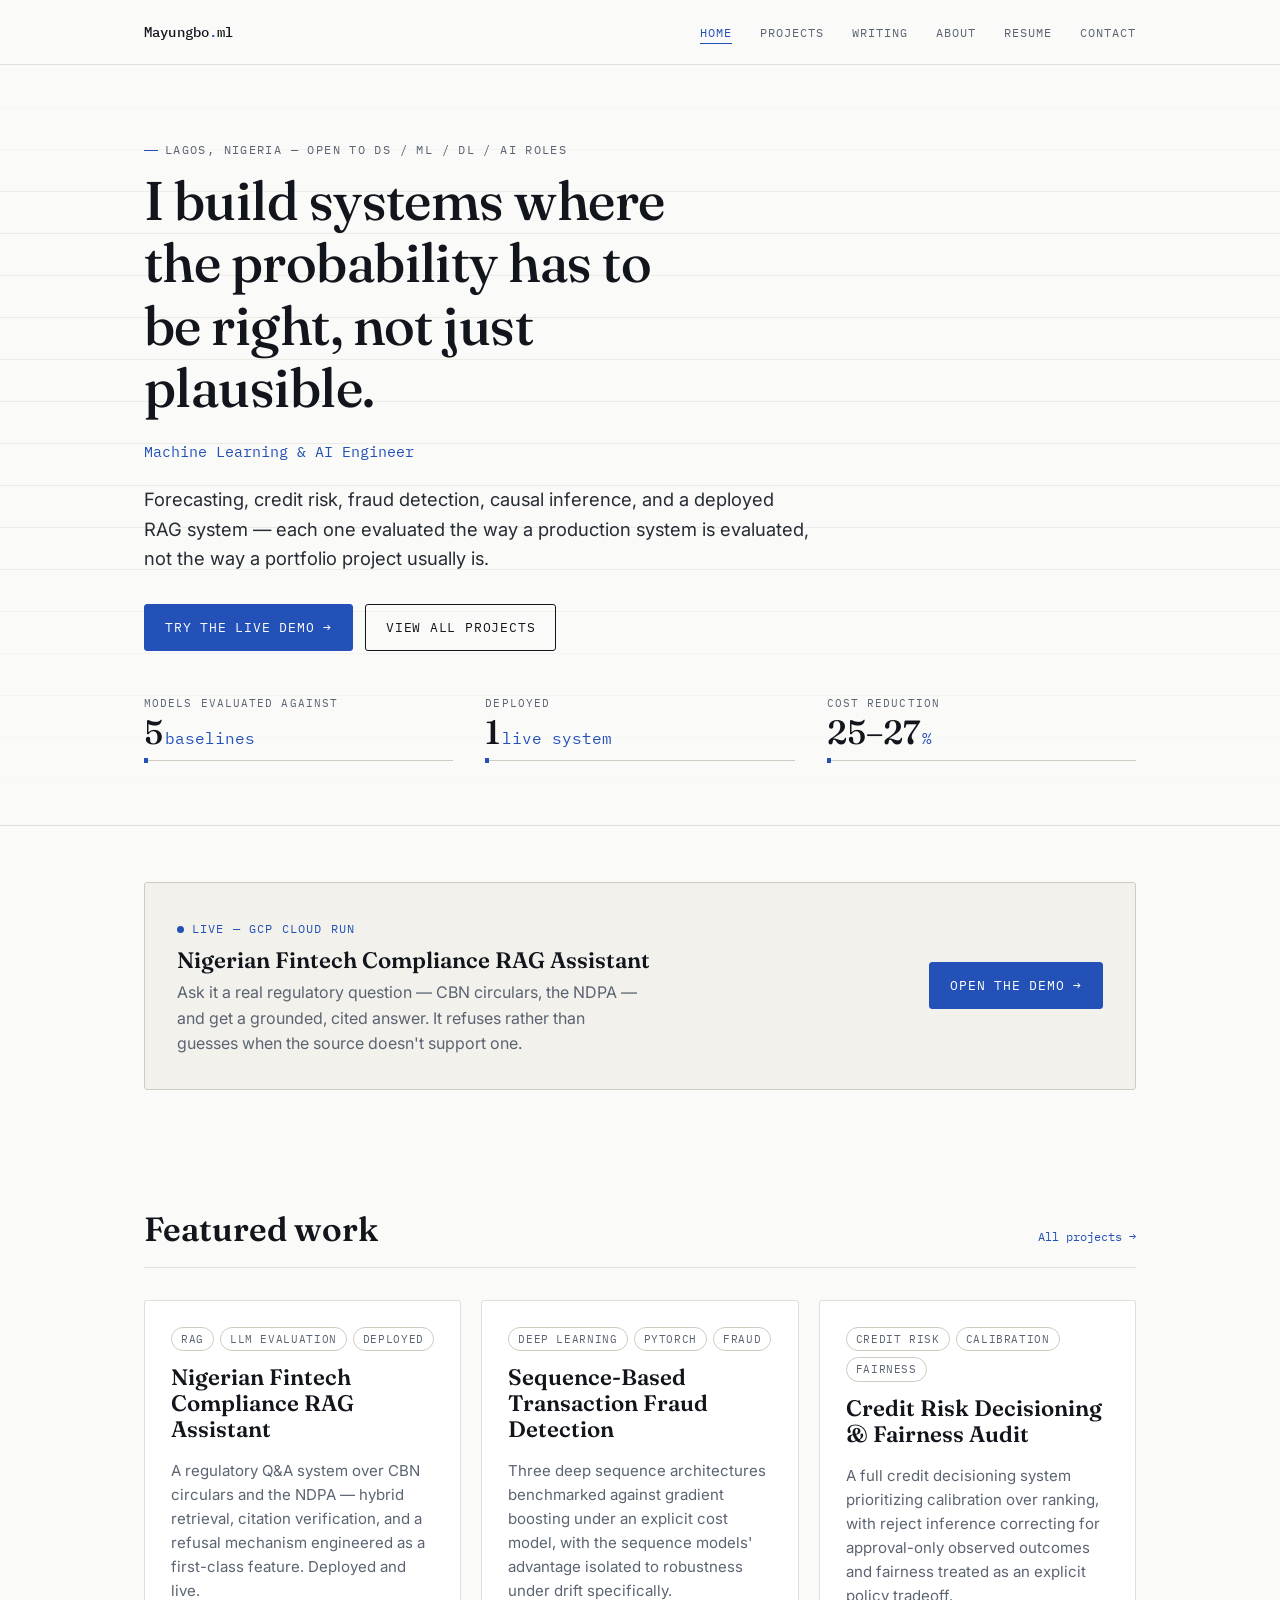
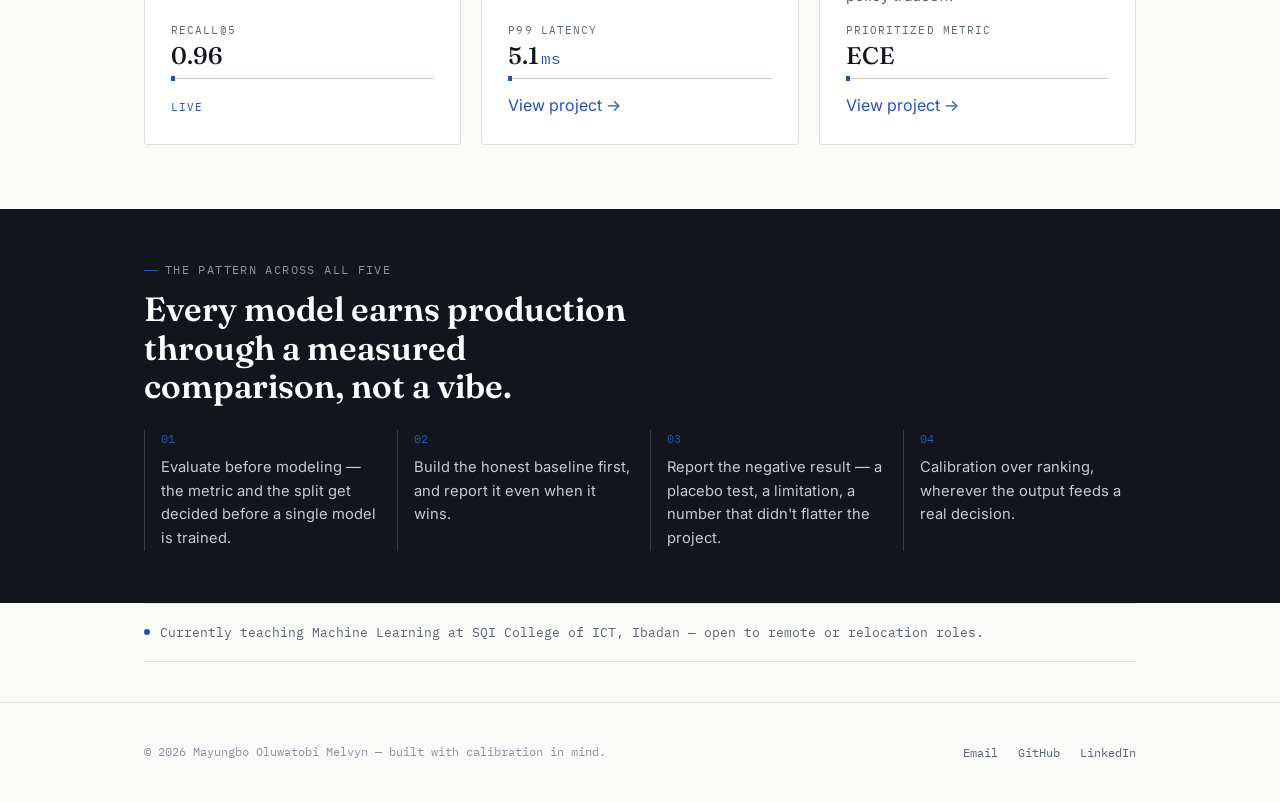
==== index.html @ 6a6fce2d "Initial portfolio commit" ====
<!DOCTYPE html>
<html lang="en">
<head>
<meta charset="UTF-8">
  <meta name="viewport" content="width=device-width, initial-scale=1.0">
  <title>Mayungbo Oluwatobi Melvyn &mdash; Machine Learning &amp; AI Engineer</title>
  <meta name="description" content="Machine Learning and AI Engineer specializing in calibrated, rigorously evaluated systems: forecasting, credit risk, fraud detection, causal inference, and a deployed RAG assistant.">
  <link rel="preconnect" href="https://fonts.googleapis.com"><link rel="preconnect" href="https://fonts.gstatic.com" crossorigin><link href="https://fonts.googleapis.com/css2?family=Fraunces:opsz,wght@9..144,400;9..144,500;9..144,600&family=Inter:wght@400;500;600&family=IBM+Plex+Mono:wght@400;500&display=swap" rel="stylesheet">
  <link rel="stylesheet" href="css/style.css">
</head>
<body>
  <nav class="site-nav">
    <div class="wrap">
      <a class="brand" href="index.html">Mayungbo<span class="dot">.</span>ml</a>
      <button class="nav-toggle" aria-label="Toggle navigation" aria-expanded="false">
        <span></span>
      </button>
      <ul class="nav-links">
        <li><a href="index.html" aria-current="page">Home</a></li>
        <li><a href="projects.html">Projects</a></li>
        <li><a href="writing.html">Writing</a></li>
        <li><a href="about.html">About</a></li>
        <li><a href="resume.html">Resume</a></li>
        <li><a href="contact.html">Contact</a></li>
      </ul>
    </div>
  </nav>

  <main>
    <section class="hero">
      <div class="hero-grid" aria-hidden="true"></div>
      <div class="wrap hero-inner">
        <div class="eyebrow">Lagos, Nigeria &mdash; Open to DS / ML / DL / AI roles</div>
        <h1>I build systems where the probability has to be right, not just plausible.</h1>
        <div class="role">Machine Learning &amp; AI Engineer</div>
        <p class="lede">Forecasting, credit risk, fraud detection, causal inference, and a deployed
        RAG system &mdash; each one evaluated the way a production system is evaluated, not the way
        a portfolio project usually is.</p>
        <div class="btn-row">
          <a class="btn btn-primary" href="https://nigerian-fintech-regulation-assistant-474115007874.europe-west1.run.app" target="_blank" rel="noopener">Try the live demo &rarr;</a>
          <a class="btn" href="projects.html">View all projects</a>
        </div>
        <div class="reading-row">
          <div class="reading">
              <span class="r-label">MODELS EVALUATED AGAINST</span>
              <span class="r-value">5<span class="unit">baselines</span></span>
              <span class="r-axis"></span>
            </div>
          <div class="reading">
              <span class="r-label">DEPLOYED</span>
              <span class="r-value">1<span class="unit">live system</span></span>
              <span class="r-axis"></span>
            </div>
          <div class="reading">
              <span class="r-label">COST REDUCTION</span>
              <span class="r-value">25&ndash;27<span class="unit">%</span></span>
              <span class="r-axis"></span>
            </div>
        </div>
      </div>
    </section>

    <div class="wrap">
      <div class="demo-callout">
        <div>
          <div class="status"><span class="pulse"></span>Live &mdash; GCP Cloud Run</div>
          <h3>Nigerian Fintech Compliance RAG Assistant</h3>
          <p>Ask it a real regulatory question &mdash; CBN circulars, the NDPA &mdash; and get a
          grounded, cited answer. It refuses rather than guesses when the source doesn't support one.</p>
        </div>
        <a class="btn btn-primary" href="https://nigerian-fintech-regulation-assistant-474115007874.europe-west1.run.app" target="_blank" rel="noopener">Open the demo &rarr;</a>
      </div>
    </div>

    <section>
      <div class="wrap">
        <div class="section-head">
          <h2>Featured work</h2>
          <a href="projects.html">All projects &rarr;</a>
        </div>
        <div class="project-grid">
        <a class="card" href="projects/rag.html" style="text-decoration:none;">
          <div class="tags">
            <span class="tag">RAG</span><span class="tag">LLM Evaluation</span><span class="tag">Deployed</span>
          </div>
          <h3>Nigerian Fintech Compliance RAG Assistant</h3>
          <p class="card-desc">A regulatory Q&A system over CBN circulars and the NDPA — hybrid retrieval, citation verification, and a refusal mechanism engineered as a first-class feature. Deployed and live.</p>
          <div class="reading sm">
              <span class="r-label">RECALL@5</span>
              <span class="r-value">0.96</span>
              <span class="r-axis"></span>
            </div>
          <span class="card-link"><span class="card-status">LIVE</span></span>
        </a>
        <a class="card" href="projects/fraud.html" style="text-decoration:none;">
          <div class="tags">
            <span class="tag">Deep Learning</span><span class="tag">PyTorch</span><span class="tag">Fraud</span>
          </div>
          <h3>Sequence-Based Transaction Fraud Detection</h3>
          <p class="card-desc">Three deep sequence architectures benchmarked against gradient boosting under an explicit cost model, with the sequence models' advantage isolated to robustness under drift specifically.</p>
          <div class="reading sm">
              <span class="r-label">P99 LATENCY</span>
              <span class="r-value">5.1<span class="unit">ms</span></span>
              <span class="r-axis"></span>
            </div>
          <span class="card-link">View project &rarr;</span>
        </a>
        <a class="card" href="projects/credit-risk.html" style="text-decoration:none;">
          <div class="tags">
            <span class="tag">Credit Risk</span><span class="tag">Calibration</span><span class="tag">Fairness</span>
          </div>
          <h3>Credit Risk Decisioning & Fairness Audit</h3>
          <p class="card-desc">A full credit decisioning system prioritizing calibration over ranking, with reject inference correcting for approval-only observed outcomes and fairness treated as an explicit policy tradeoff.</p>
          <div class="reading sm">
              <span class="r-label">PRIORITIZED METRIC</span>
              <span class="r-value">ECE</span>
              <span class="r-axis"></span>
            </div>
          <span class="card-link">View project &rarr;</span>
        </a>
        </div>
      </div>
    </section>

    <div class="pattern-strip">
      <div class="wrap">
        <div class="eyebrow">The pattern across all five</div>
        <h2 style="color:#fff; max-width: 24ch;">Every model earns production through a measured comparison, not a vibe.</h2>
        <div class="pattern-grid">
          <div class="pattern-item"><span class="num">01</span><p>Evaluate before modeling &mdash; the metric and the split get decided before a single model is trained.</p></div>
          <div class="pattern-item"><span class="num">02</span><p>Build the honest baseline first, and report it even when it wins.</p></div>
          <div class="pattern-item"><span class="num">03</span><p>Report the negative result &mdash; a placebo test, a limitation, a number that didn't flatter the project.</p></div>
          <div class="pattern-item"><span class="num">04</span><p>Calibration over ranking, wherever the output feeds a real decision.</p></div>
        </div>
      </div>
    </div>

    <div class="wrap">
      <div class="currently"><span class="pulse"></span>Currently teaching Machine Learning at SQI College of ICT, Ibadan &mdash; open to remote or relocation roles.</div>
    </div>
  </main>

  <footer>
    <div class="wrap">
      <span class="copy">&copy; 2026 Mayungbo Oluwatobi Melvyn &mdash; built with calibration in mind.</span>
      <div class="foot-links">
        <a href="mailto:mlvyn.t@gmail.com">Email</a>
        <a href="https://github.com/MelvTheGoat" target="_blank" rel="noopener">GitHub</a>
        <a href="https://linkedin.com/in/oluwatobi-mayungbo-3a567026b" target="_blank" rel="noopener">LinkedIn</a>
      </div>
    </div>
  </footer>
  <script src="js/main.js"></script>

</body>
</html>
---- css/style.css ----
/* ============================================================
   Design tokens
   ============================================================ */
:root {
  --paper: #FAFAF8;
  --paper-dim: #F2F1EC;
  --ink: #12161C;
  --ink-soft: #262C34;
  --slate: #5B6472;
  --slate-light: #8A93A0;
  --calibration: #2451B8;
  --calibration-dim: #E8EDFA;
  --residual: #B8722C;
  --residual-dim: #F6ECDF;
  --hairline: #E1DFD9;
  --hairline-strong: #CFCBC0;

  --font-display: "Fraunces", Georgia, serif;
  --font-body: "Inter", -apple-system, BlinkMacSystemFont, "Segoe UI", sans-serif;
  --font-mono: "IBM Plex Mono", ui-monospace, "SFMono-Regular", Menlo, monospace;

  --max-w: 1040px;
  --radius: 3px;
}

* { box-sizing: border-box; }

html {
  scroll-behavior: smooth;
}

@media (prefers-reduced-motion: reduce) {
  html { scroll-behavior: auto; }
  * { animation-duration: 0.001ms !important; animation-iteration-count: 1 !important; transition-duration: 0.001ms !important; }
}

body {
  margin: 0;
  background: var(--paper);
  color: var(--ink);
  font-family: var(--font-body);
  font-size: 16px;
  line-height: 1.6;
  -webkit-font-smoothing: antialiased;
}

img { max-width: 100%; display: block; }

a {
  color: var(--calibration);
  text-decoration: none;
}
a:hover { text-decoration: underline; }

:focus-visible {
  outline: 2px solid var(--calibration);
  outline-offset: 3px;
}

h1, h2, h3, h4 {
  font-family: var(--font-display);
  font-weight: 600;
  line-height: 1.15;
  margin: 0 0 0.5em 0;
  color: var(--ink);
}
h1 { font-size: clamp(2.1rem, 5vw, 3.4rem); font-weight: 500; letter-spacing: -0.01em; }
h2 { font-size: clamp(1.5rem, 3.4vw, 2.1rem); }
h3 { font-size: clamp(1.15rem, 2.4vw, 1.4rem); }

p { margin: 0 0 1.1em 0; }
p.lede { font-size: 1.15rem; color: var(--ink-soft); }

.mono {
  font-family: var(--font-mono);
  letter-spacing: 0.02em;
}
.eyebrow {
  font-family: var(--font-mono);
  font-size: 0.72rem;
  text-transform: uppercase;
  letter-spacing: 0.12em;
  color: var(--slate);
  margin: 0 0 0.9em 0;
  display: flex;
  align-items: center;
  gap: 0.6em;
}
.eyebrow::before {
  content: "";
  width: 14px;
  height: 1px;
  background: var(--calibration);
  display: inline-block;
}

.wrap {
  max-width: var(--max-w);
  margin: 0 auto;
  padding: 0 24px;
}

/* ============================================================
   Nav
   ============================================================ */
.site-nav {
  border-bottom: 1px solid var(--hairline);
  background: rgba(250, 250, 248, 0.92);
  backdrop-filter: blur(6px);
  position: sticky;
  top: 0;
  z-index: 50;
}
.site-nav .wrap {
  display: flex;
  align-items: center;
  justify-content: space-between;
  height: 64px;
}
.brand {
  font-family: var(--font-mono);
  font-size: 0.86rem;
  color: var(--ink);
  font-weight: 500;
  letter-spacing: 0.01em;
}
.brand:hover { text-decoration: none; color: var(--calibration); }
.brand .dot { color: var(--calibration); }

.nav-links {
  display: flex;
  gap: 28px;
  list-style: none;
  margin: 0;
  padding: 0;
}
.nav-links a {
  font-family: var(--font-mono);
  font-size: 0.78rem;
  text-transform: uppercase;
  letter-spacing: 0.08em;
  color: var(--slate);
}
.nav-links a:hover, .nav-links a[aria-current="page"] {
  color: var(--calibration);
  text-decoration: none;
}
.nav-links a[aria-current="page"] {
  border-bottom: 1px solid var(--calibration);
  padding-bottom: 3px;
}

.nav-toggle {
  display: none;
  background: none;
  border: 1px solid var(--hairline-strong);
  border-radius: var(--radius);
  width: 38px;
  height: 34px;
  align-items: center;
  justify-content: center;
  cursor: pointer;
}
.nav-toggle span, .nav-toggle span::before, .nav-toggle span::after {
  content: "";
  display: block;
  width: 16px;
  height: 1.5px;
  background: var(--ink);
  position: relative;
}
.nav-toggle span::before { position: absolute; top: -5px; }
.nav-toggle span::after { position: absolute; top: 5px; }

@media (max-width: 720px) {
  .nav-toggle { display: flex; }
  .nav-links {
    position: fixed;
    top: 64px; left: 0; right: 0;
    flex-direction: column;
    background: var(--paper);
    border-bottom: 1px solid var(--hairline);
    padding: 18px 24px 26px;
    gap: 18px;
    transform: translateY(-8px);
    opacity: 0;
    pointer-events: none;
    transition: opacity 0.18s ease, transform 0.18s ease;
  }
  .nav-links.open {
    transform: translateY(0);
    opacity: 1;
    pointer-events: auto;
  }
}

/* ============================================================
   Buttons
   ============================================================ */
.btn {
  display: inline-flex;
  align-items: center;
  gap: 8px;
  font-family: var(--font-mono);
  font-size: 0.82rem;
  text-transform: uppercase;
  letter-spacing: 0.06em;
  padding: 12px 20px;
  border-radius: var(--radius);
  border: 1px solid var(--ink);
  color: var(--ink);
  background: transparent;
  cursor: pointer;
  transition: background 0.15s ease, color 0.15s ease, border-color 0.15s ease;
}
.btn:hover { background: var(--ink); color: var(--paper); text-decoration: none; }

.btn-primary {
  border-color: var(--calibration);
  background: var(--calibration);
  color: #fff;
}
.btn-primary:hover { background: #1c3f96; border-color: #1c3f96; color: #fff; }

.btn-row { display: flex; flex-wrap: wrap; gap: 12px; }

/* ============================================================
   Hero
   ============================================================ */
.hero {
  padding: 76px 0 64px;
  border-bottom: 1px solid var(--hairline);
  position: relative;
  overflow: hidden;
}
.hero-grid {
  position: absolute;
  inset: 0;
  background-image: linear-gradient(var(--hairline) 1px, transparent 1px);
  background-size: 100% 42px;
  mask-image: linear-gradient(to bottom, transparent, black 20%, black 60%, transparent);
  opacity: 0.55;
  pointer-events: none;
}
.hero-inner { position: relative; }
.hero h1 { max-width: 15ch; margin-bottom: 0.35em; }
.hero .role {
  font-family: var(--font-mono);
  font-size: 0.95rem;
  color: var(--calibration);
  margin-bottom: 22px;
}
.hero p.lede { max-width: 56ch; margin-bottom: 30px; }

/* ============================================================
   Reading component — the signature element
   ============================================================ */
.reading {
  display: flex;
  flex-direction: column;
  gap: 4px;
}
.reading .r-label {
  font-family: var(--font-mono);
  font-size: 0.68rem;
  text-transform: uppercase;
  letter-spacing: 0.1em;
  color: var(--slate);
}
.reading .r-value {
  font-family: var(--font-display);
  font-size: 2.1rem;
  font-weight: 500;
  color: var(--ink);
  line-height: 1;
}
.reading .r-value .unit {
  font-family: var(--font-mono);
  font-size: 1rem;
  color: var(--calibration);
  font-weight: 400;
  margin-left: 2px;
}
.reading .r-axis {
  margin-top: 6px;
  height: 1px;
  background: var(--hairline-strong);
  position: relative;
}
.reading .r-axis::before {
  content: "";
  position: absolute;
  left: 0; top: -2px;
  width: 4px; height: 5px;
  background: var(--calibration);
}
.reading.sm .r-value { font-size: 1.5rem; }

.reading-row {
  display: grid;
  grid-template-columns: repeat(3, 1fr);
  gap: 32px;
  margin-top: 44px;
}
@media (max-width: 640px) {
  .reading-row { grid-template-columns: 1fr; gap: 24px; }
}

/* ============================================================
   Demo callout
   ============================================================ */
.demo-callout {
  border: 1px solid var(--hairline-strong);
  background: var(--paper-dim);
  border-radius: var(--radius);
  padding: 32px;
  display: flex;
  flex-wrap: wrap;
  gap: 24px;
  align-items: center;
  justify-content: space-between;
  margin: 56px 0;
}
.demo-callout .status {
  display: inline-flex;
  align-items: center;
  gap: 8px;
  font-family: var(--font-mono);
  font-size: 0.72rem;
  text-transform: uppercase;
  letter-spacing: 0.1em;
  color: var(--calibration);
  margin-bottom: 10px;
}
.demo-callout .status .pulse {
  width: 7px; height: 7px;
  border-radius: 50%;
  background: var(--calibration);
  box-shadow: 0 0 0 0 rgba(36,81,184,0.5);
  animation: pulse 2.2s infinite;
}
@keyframes pulse {
  0% { box-shadow: 0 0 0 0 rgba(36,81,184,0.45); }
  70% { box-shadow: 0 0 0 8px rgba(36,81,184,0); }
  100% { box-shadow: 0 0 0 0 rgba(36,81,184,0); }
}
.demo-callout h3 { margin-bottom: 6px; }
.demo-callout p { margin-bottom: 0; max-width: 46ch; color: var(--slate); }
.demo-callout .btn-primary { flex-shrink: 0; }

/* ============================================================
   Section scaffolding
   ============================================================ */
section { padding: 64px 0; }
section.tight { padding: 40px 0; }
.section-head {
  display: flex;
  align-items: baseline;
  justify-content: space-between;
  gap: 16px;
  margin-bottom: 32px;
  border-bottom: 1px solid var(--hairline);
  padding-bottom: 18px;
}
.section-head h2 { margin-bottom: 0; }
.section-head a { font-family: var(--font-mono); font-size: 0.78rem; white-space: nowrap; }

/* ============================================================
   Pattern strip
   ============================================================ */
.pattern-strip {
  background: var(--ink);
  color: var(--paper);
  padding: 52px 0;
}
.pattern-strip .eyebrow { color: var(--slate-light); }
.pattern-strip .eyebrow::before { background: var(--calibration); }
.pattern-grid {
  display: grid;
  grid-template-columns: repeat(4, 1fr);
  gap: 20px;
  margin-top: 24px;
}
@media (max-width: 820px) {
  .pattern-grid { grid-template-columns: repeat(2, 1fr); }
}
@media (max-width: 480px) {
  .pattern-grid { grid-template-columns: 1fr; }
}
.pattern-item {
  border-left: 1px solid #333B45;
  padding-left: 16px;
}
.pattern-item .num {
  font-family: var(--font-mono);
  font-size: 0.72rem;
  color: var(--calibration);
  display: block;
  margin-bottom: 8px;
}
.pattern-item p { color: #C7CBD1; font-size: 0.92rem; margin-bottom: 0; }

/* ============================================================
   Project cards
   ============================================================ */
.project-grid {
  display: grid;
  grid-template-columns: repeat(3, 1fr);
  gap: 20px;
}
@media (max-width: 900px) { .project-grid { grid-template-columns: repeat(2, 1fr); } }
@media (max-width: 620px) { .project-grid { grid-template-columns: 1fr; } }

.project-grid.full { grid-template-columns: 1fr; gap: 0; }
.project-grid.full .card { border-radius: 0; border-left: none; border-right: none; }
.project-grid.full .card + .card { border-top: none; }

.card {
  border: 1px solid var(--hairline);
  border-radius: var(--radius);
  padding: 26px;
  background: #fff;
  display: flex;
  flex-direction: column;
  gap: 14px;
  transition: border-color 0.15s ease, transform 0.15s ease;
}
.card:hover { border-color: var(--calibration); transform: translateY(-2px); }

.card .tags { display: flex; flex-wrap: wrap; gap: 6px; }
.tag {
  font-family: var(--font-mono);
  font-size: 0.66rem;
  text-transform: uppercase;
  letter-spacing: 0.06em;
  color: var(--slate);
  border: 1px solid var(--hairline-strong);
  border-radius: 999px;
  padding: 3px 9px;
}
.card h3 { margin-bottom: 2px; }
.card .card-desc { color: var(--slate); font-size: 0.94rem; margin-bottom: 0; flex-grow: 1; }
.card a.card-link {
  font-family: var(--font-mono);
  font-size: 0.78rem;
  color: var(--ink);
  display: inline-flex;
  align-items: center;
  gap: 6px;
}
.card a.card-link:hover { color: var(--calibration); text-decoration: none; }
.card-status {
  font-family: var(--font-mono);
  font-size: 0.66rem;
  text-transform: uppercase;
  letter-spacing: 0.08em;
  color: var(--calibration);
}

.full .card {
  flex-direction: row;
  align-items: center;
  gap: 28px;
  padding: 28px 26px;
}
.full .card .card-main { flex: 1; }
.full .card .reading { flex-shrink: 0; width: 150px; }
@media (max-width: 720px) {
  .full .card { flex-direction: column; align-items: flex-start; }
  .full .card .reading { width: auto; }
}

/* ============================================================
   Project detail page
   ============================================================ */
.project-hero {
  padding: 56px 0 40px;
  border-bottom: 1px solid var(--hairline);
}
.project-hero .tags { margin-bottom: 18px; }
.project-hero h1 { max-width: 22ch; }
.project-hero .subtitle { font-size: 1.05rem; color: var(--slate); max-width: 60ch; }
.project-hero .meta-row {
  display: flex; flex-wrap: wrap; gap: 14px;
  margin-top: 26px;
}
.project-hero .meta-row .btn { padding: 9px 16px; font-size: 0.74rem; }

.detail-section {
  padding: 48px 0;
  border-bottom: 1px solid var(--hairline);
}
.detail-section:last-of-type { border-bottom: none; }
.detail-section h2 { margin-bottom: 18px; }
.detail-section .num { font-family: var(--font-mono); color: var(--calibration); font-size: 0.85rem; margin-right: 10px; }

.result-banner {
  background: var(--calibration-dim);
  border-left: 3px solid var(--calibration);
  border-radius: var(--radius);
  padding: 24px 26px;
  margin: 22px 0;
}
.result-banner .eyebrow { color: var(--calibration); margin-bottom: 10px; }
.result-banner .eyebrow::before { background: var(--calibration); }
.result-banner p { margin-bottom: 0; font-size: 1.05rem; color: var(--ink-soft); }
.result-banner .r-value { color: var(--calibration); }

.measured-box {
  background: var(--residual-dim);
  border-left: 3px solid var(--residual);
  border-radius: var(--radius);
  padding: 24px 26px;
  margin: 22px 0;
}
.measured-box .eyebrow { color: var(--residual); margin-bottom: 10px; }
.measured-box .eyebrow::before { background: var(--residual); }
.measured-box p:last-child { margin-bottom: 0; }

.decision-block {
  border: 1px solid var(--hairline);
  border-radius: var(--radius);
  padding: 24px 26px;
  margin: 18px 0;
}
.decision-block h4 {
  font-family: var(--font-mono);
  text-transform: uppercase;
  font-size: 0.78rem;
  letter-spacing: 0.06em;
  color: var(--slate);
  margin-bottom: 10px;
}
.decision-block p:last-child { margin-bottom: 0; }

.stack-tags { display: flex; flex-wrap: wrap; gap: 8px; margin-top: 8px; }

.flow {
  font-family: var(--font-mono);
  font-size: 0.86rem;
  color: var(--ink-soft);
  background: var(--paper-dim);
  border: 1px solid var(--hairline);
  border-radius: var(--radius);
  padding: 18px 20px;
  overflow-x: auto;
  white-space: pre;
}

.next-project {
  display: flex;
  justify-content: space-between;
  align-items: center;
  padding: 36px 0;
}
.next-project a { font-family: var(--font-mono); font-size: 0.9rem; }

/* ============================================================
   About / Writing / Contact / Resume shared
   ============================================================ */
.two-col {
  display: grid;
  grid-template-columns: 240px 1fr;
  gap: 48px;
}
@media (max-width: 760px) { .two-col { grid-template-columns: 1fr; } }

.avatar-box {
  width: 100%;
  aspect-ratio: 1;
  border: 1px dashed var(--hairline-strong);
  border-radius: var(--radius);
  display: flex;
  align-items: center;
  justify-content: center;
  text-align: center;
  font-family: var(--font-mono);
  font-size: 0.72rem;
  color: var(--slate-light);
  padding: 20px;
  background: var(--paper-dim);
}

.post-card {
  border-bottom: 1px solid var(--hairline);
  padding: 28px 0;
  display: flex;
  flex-direction: column;
  gap: 8px;
}
.post-card .post-date { font-family: var(--font-mono); font-size: 0.72rem; color: var(--slate); text-transform: uppercase; letter-spacing: 0.08em; }
.post-card h3 { margin-bottom: 4px; }
.post-card p { color: var(--slate); margin-bottom: 6px; }
.post-card a.card-link { font-family: var(--font-mono); font-size: 0.78rem; }

.empty-note {
  font-family: var(--font-mono);
  font-size: 0.85rem;
  color: var(--slate-light);
  border: 1px dashed var(--hairline-strong);
  border-radius: var(--radius);
  padding: 22px;
}

.contact-grid {
  display: grid;
  grid-template-columns: repeat(3, 1fr);
  gap: 20px;
  margin-top: 20px;
}
@media (max-width: 700px) { .contact-grid { grid-template-columns: 1fr; } }
.contact-card {
  border: 1px solid var(--hairline);
  border-radius: var(--radius);
  padding: 22px;
}
.contact-card .eyebrow { margin-bottom: 10px; }
.contact-card a { font-family: var(--font-mono); font-size: 0.95rem; word-break: break-word; }

.resume-embed {
  border: 1px solid var(--hairline);
  border-radius: var(--radius);
  overflow: hidden;
  background: var(--paper-dim);
}
.resume-embed iframe { width: 100%; height: 82vh; border: 0; display: block; }
.resume-fallback {
  padding: 60px 20px;
  text-align: center;
  font-family: var(--font-mono);
  font-size: 0.85rem;
  color: var(--slate);
}

/* ============================================================
   Footer
   ============================================================ */
footer {
  border-top: 1px solid var(--hairline);
  padding: 40px 0;
  margin-top: 40px;
}
footer .wrap {
  display: flex;
  flex-wrap: wrap;
  justify-content: space-between;
  gap: 16px;
  align-items: center;
}
footer .foot-links { display: flex; gap: 20px; }
footer a { font-family: var(--font-mono); font-size: 0.78rem; color: var(--slate); }
footer a:hover { color: var(--calibration); }
footer .copy { font-family: var(--font-mono); font-size: 0.72rem; color: var(--slate-light); }

/* currently strip */
.currently {
  border-top: 1px solid var(--hairline);
  border-bottom: 1px solid var(--hairline);
  padding: 18px 0;
  font-family: var(--font-mono);
  font-size: 0.82rem;
  color: var(--slate);
  display: flex;
  align-items: center;
  gap: 10px;
}
.currently .pulse { width: 6px; height: 6px; border-radius: 50%; background: var(--calibration); flex-shrink: 0; }
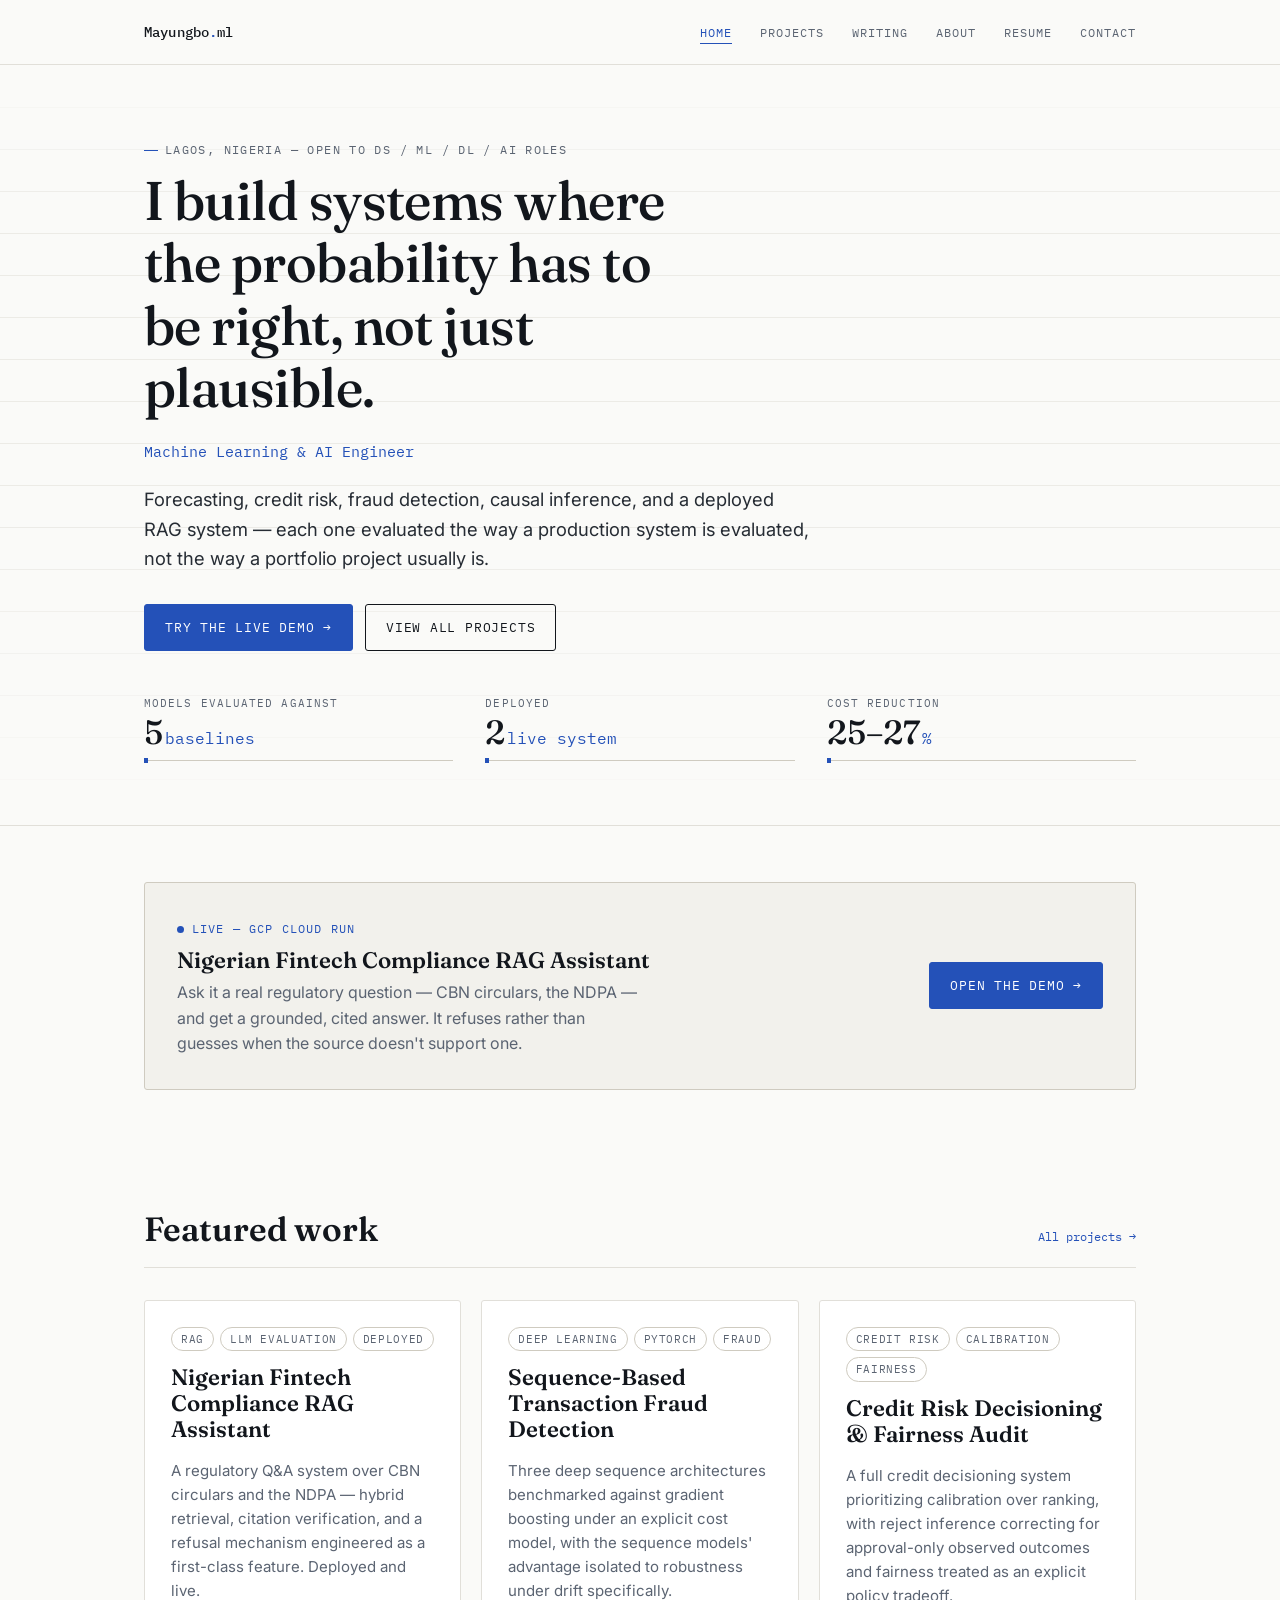
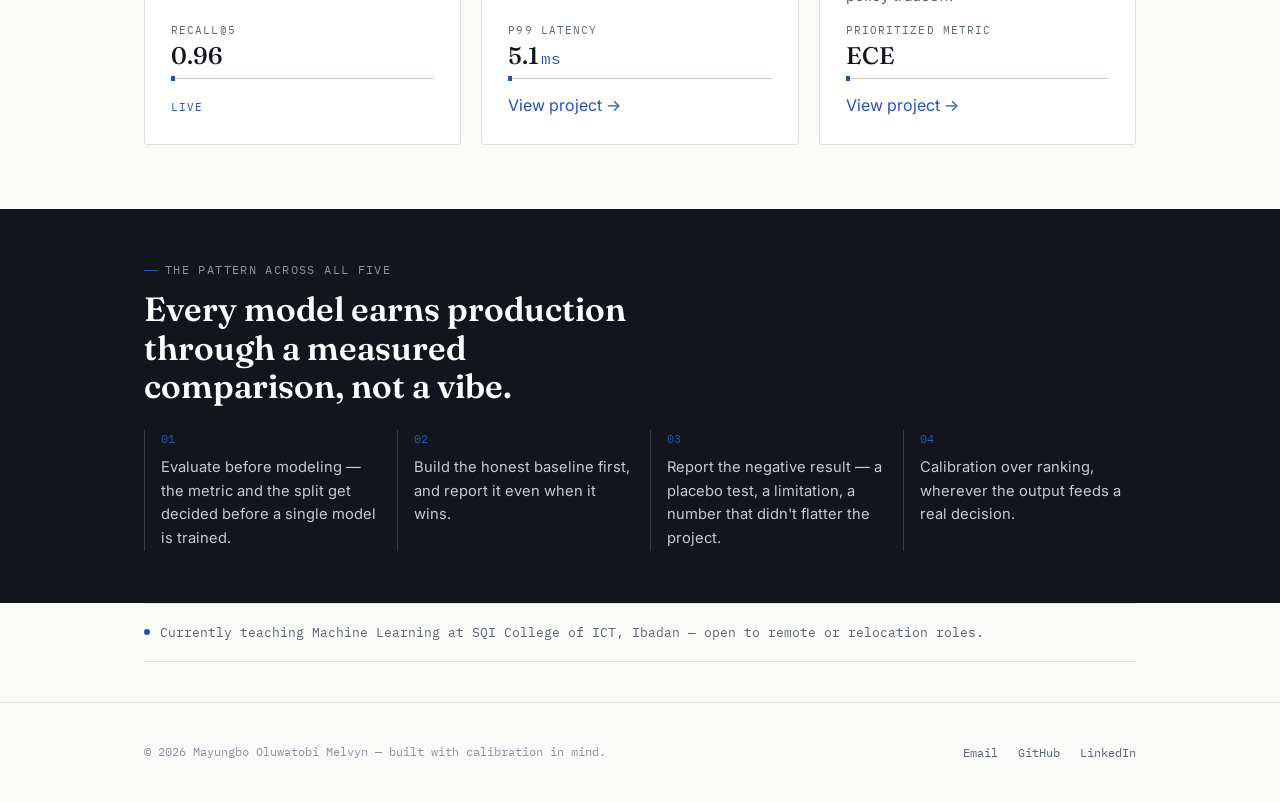
==== commit 9432f835: "Update homepage metric to 2 live systems" ====
--- a/index.html
+++ b/index.html
@@ -48,7 +48,7 @@
             </div>
           <div class="reading">
               <span class="r-label">DEPLOYED</span>
-              <span class="r-value">1<span class="unit">live system</span></span>
+              <span class="r-value">2<span class="unit">live system</span></span>
               <span class="r-axis"></span>
             </div>
           <div class="reading">
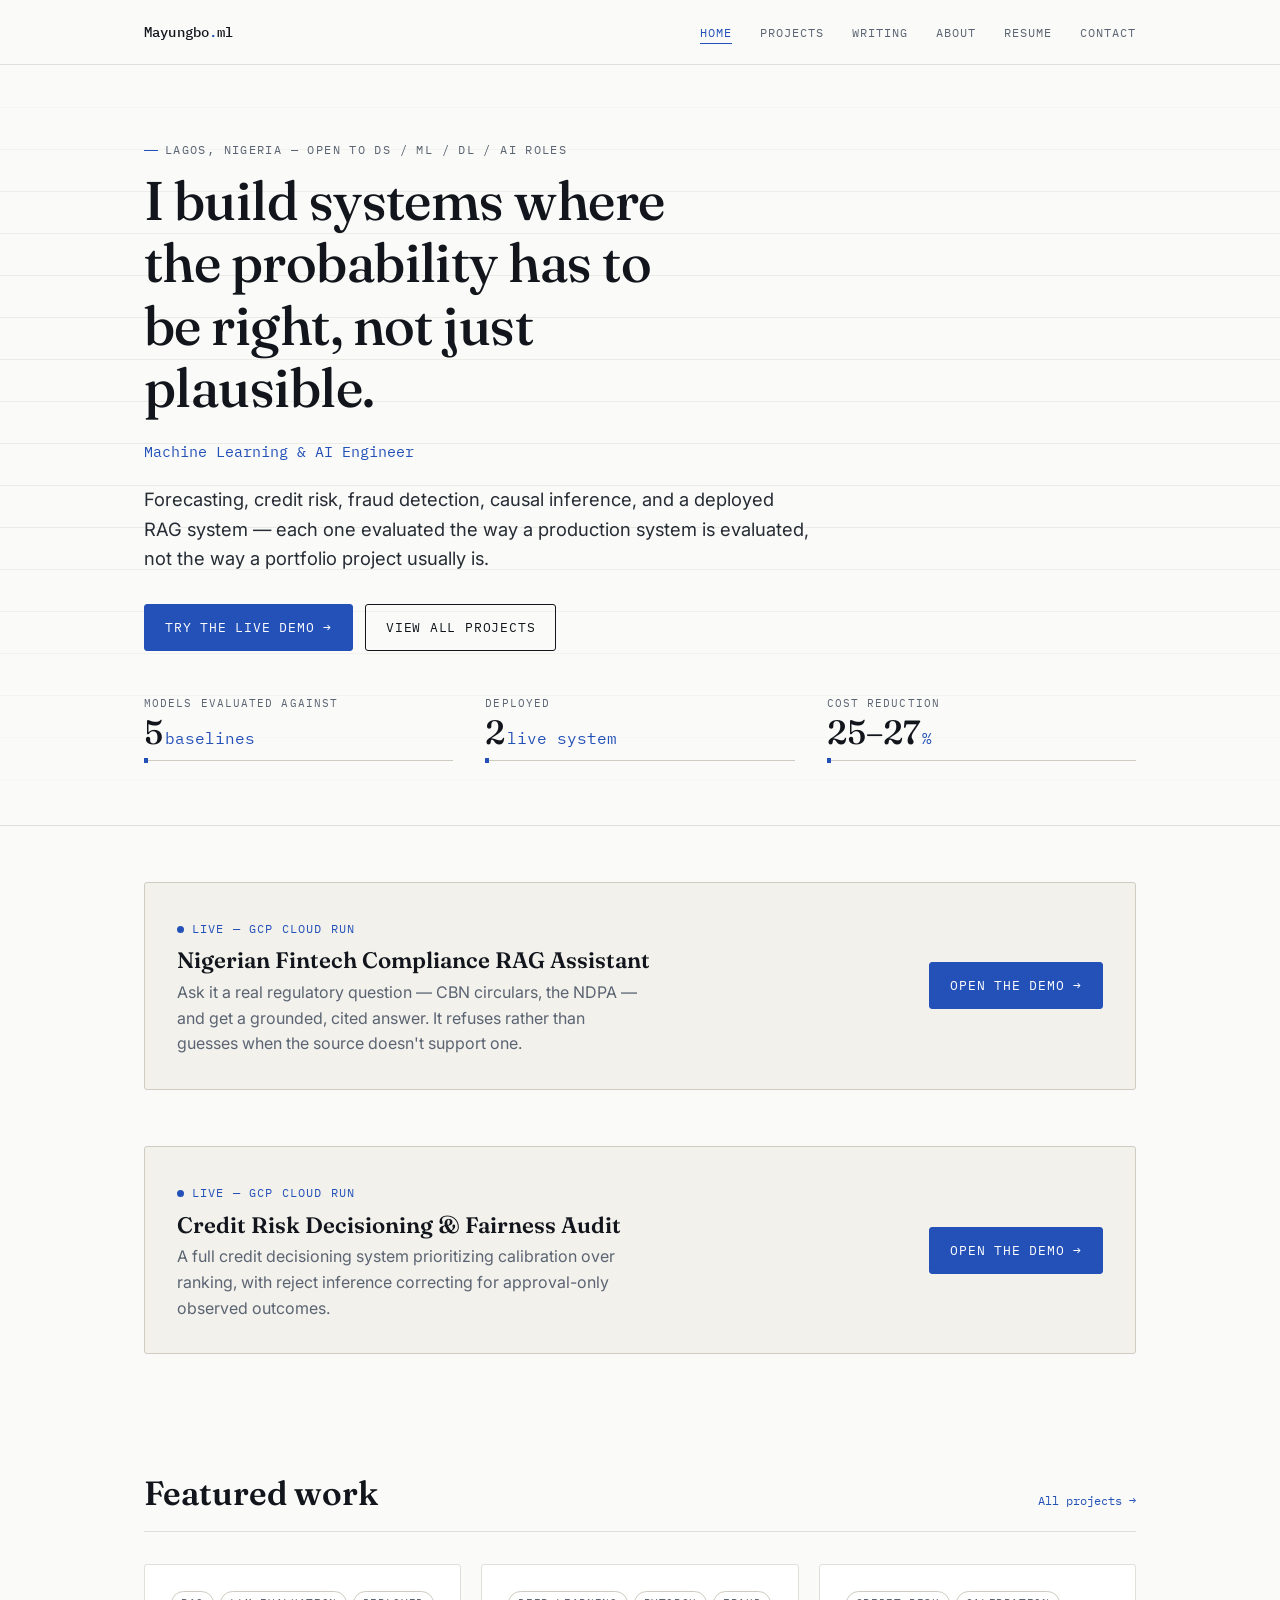
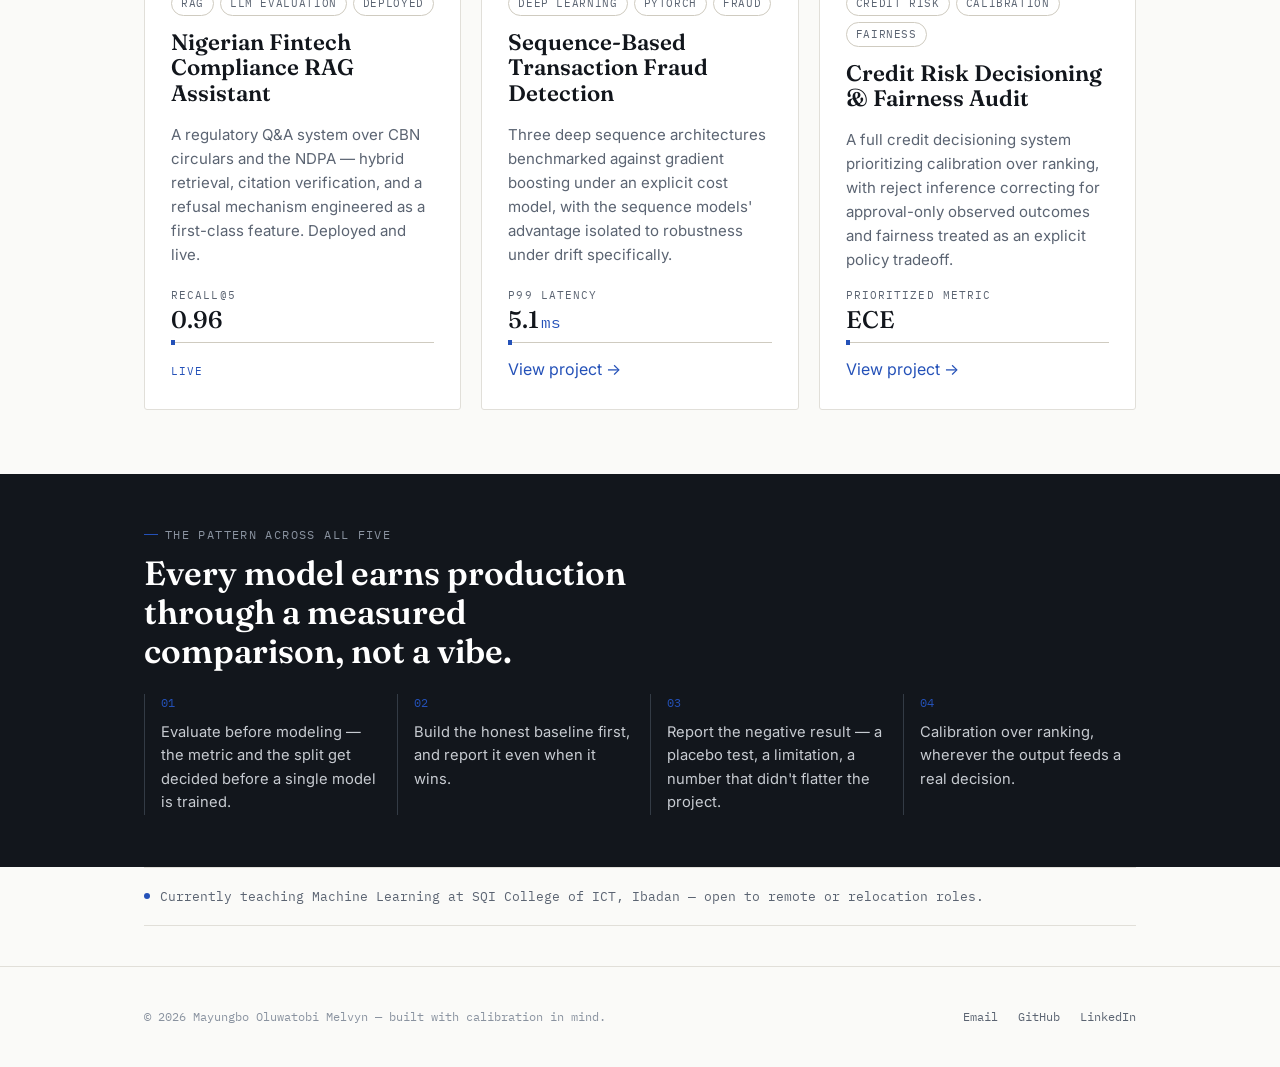
==== commit 6744b863: "Add Credit Risk live demo callout to homepage" ====
--- a/index.html
+++ b/index.html
@@ -69,6 +69,15 @@
           grounded, cited answer. It refuses rather than guesses when the source doesn't support one.</p>
         </div>
         <a class="btn btn-primary" href="https://nigerian-fintech-regulation-assistant-474115007874.europe-west1.run.app" target="_blank" rel="noopener">Open the demo &rarr;</a>
+      </div>
+
+      <div class="demo-callout" style="margin-top: 1.5rem;">
+        <div>
+          <div class="status"><span class="pulse"></span>Live &mdash; GCP Cloud Run</div>
+          <h3>Credit Risk Decisioning &amp; Fairness Audit</h3>
+          <p>A full credit decisioning system prioritizing calibration over ranking, with reject inference correcting for approval-only observed outcomes.</p>
+        </div>
+        <a class="btn btn-primary" href="https://credit-risk-decisioning-702657773047.europe-west1.run.app/" target="_blank" rel="noopener">Open the demo &rarr;</a>
       </div>
     </div>
 
